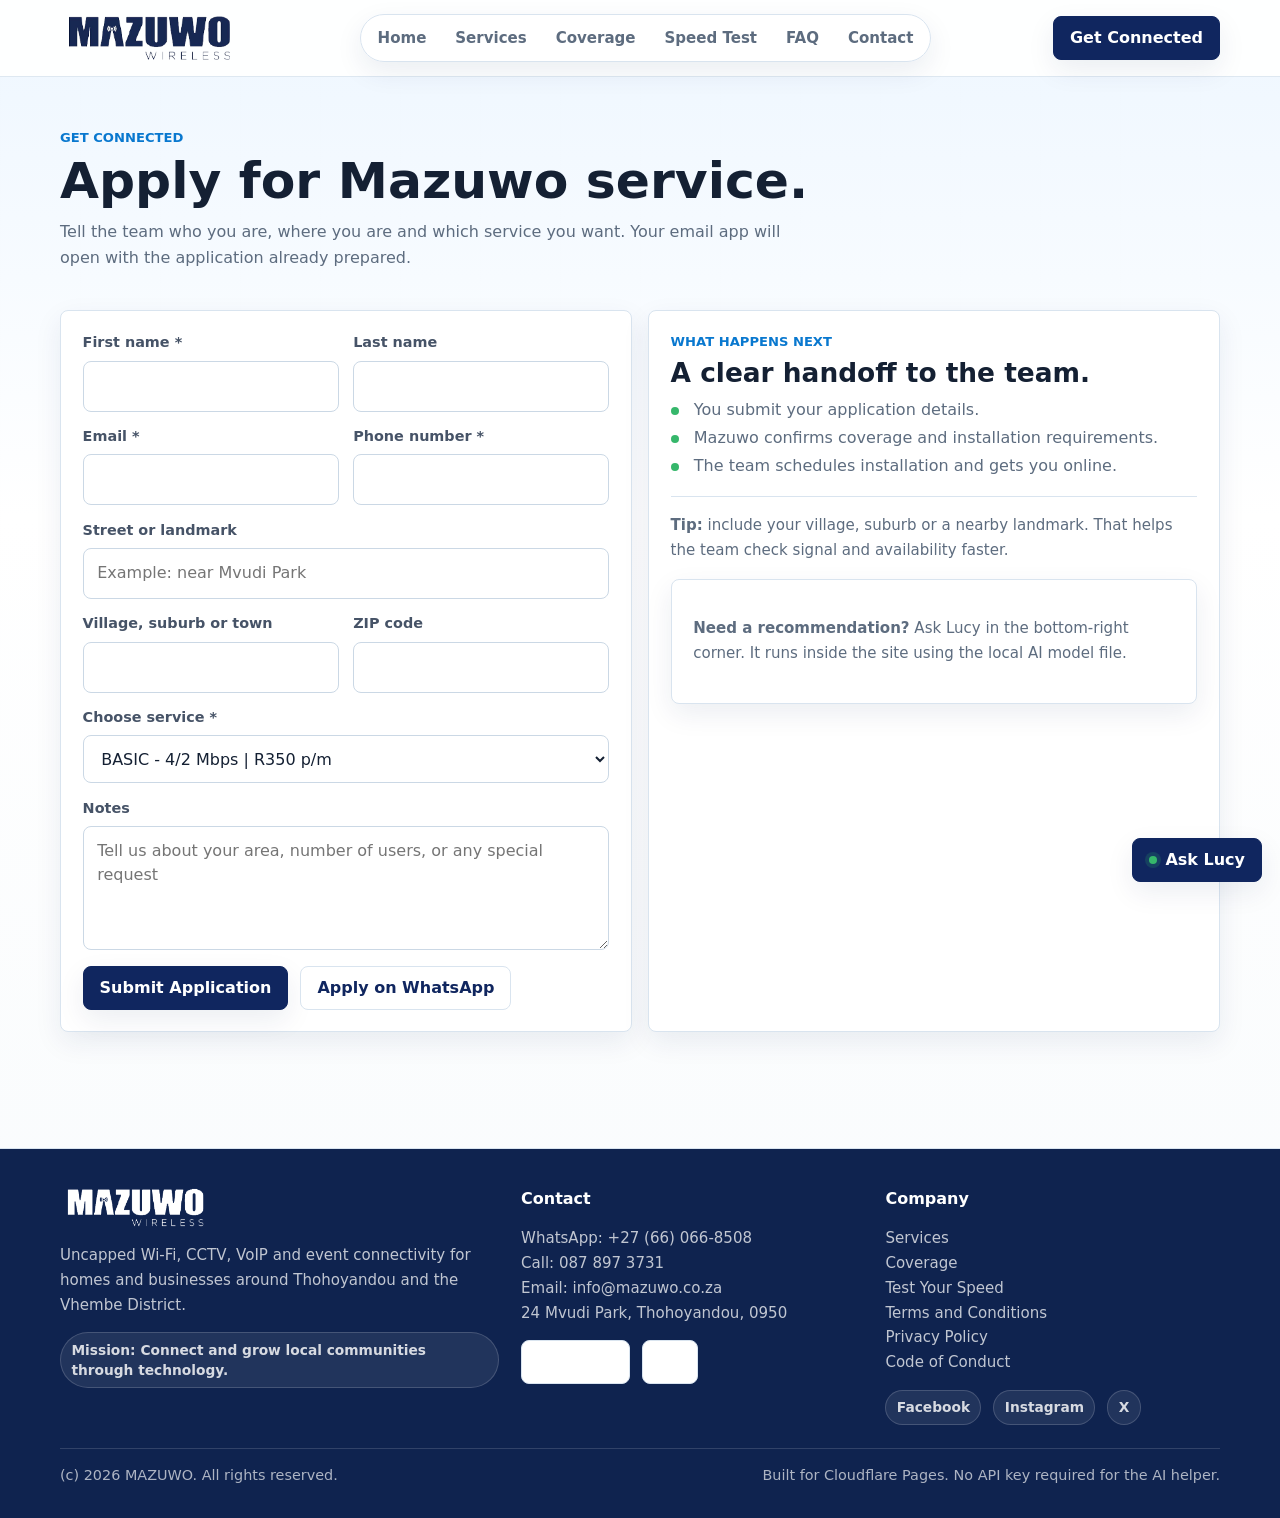
==== apply/index.html @ 082ffc10 "Add files via upload" ====
<!doctype html>
<html lang="en">
<head>
  <meta charset="utf-8">
  <meta name="viewport" content="width=device-width, initial-scale=1">
  <title>Mazuwo Wireless - Application</title>
  <meta name="description" content="Apply for Mazuwo Wireless internet, CCTV, VoIP or business services.">
  <link rel="icon" href="/assets/images/LOGO-.png">
  <link rel="stylesheet" href="/assets/css/styles.css">
</head>
<body>
<header></header>

<main id="main" class="container section">
  <div class="section-head">
    <div>
      <p class="section-kicker">Get Connected</p>
      <h1 class="section-title">Apply for Mazuwo service.</h1>
      <p class="section-desc">Tell the team who you are, where you are and which service you want. Your email app will open with the application already prepared.</p>
    </div>
  </div>

  <div class="grid-2">
    <section class="form">
      <form id="applyForm" data-email="info@mazuwo.co.za">
        <div class="field-row">
          <div class="field">
            <label for="firstName">First name *</label>
            <input id="firstName" name="firstName" autocomplete="given-name" required>
          </div>
          <div class="field">
            <label for="lastName">Last name</label>
            <input id="lastName" name="lastName" autocomplete="family-name">
          </div>
        </div>

        <div class="field-row">
          <div class="field">
            <label for="email">Email *</label>
            <input id="email" name="email" type="email" autocomplete="email" required>
          </div>
          <div class="field">
            <label for="phone">Phone number *</label>
            <input id="phone" name="phone" autocomplete="tel" required>
          </div>
        </div>

        <div class="field">
          <label for="street">Street or landmark</label>
          <input id="street" name="street" autocomplete="street-address" placeholder="Example: near Mvudi Park">
        </div>

        <div class="field-row">
          <div class="field">
            <label for="city">Village, suburb or town</label>
            <input id="city" name="city" autocomplete="address-level2">
          </div>
          <div class="field">
            <label for="zip">ZIP code</label>
            <input id="zip" name="zip" autocomplete="postal-code">
          </div>
        </div>

        <div class="field">
          <label for="tariff">Choose service *</label>
          <select id="tariff" name="tariff" required>
            <optgroup label="Internet tariffs">
              <option value="BASIC">BASIC - 4/2 Mbps | R350 p/m</option>
              <option value="PRO">PRO - 6/4 Mbps | R550 p/m</option>
              <option value="ULTIMATE">ULTIMATE - 10/6 Mbps | R850 p/m</option>
              <option value="15">15 Mbps | R1330 p/m</option>
              <option value="20">20 Mbps | R1700 p/m</option>
              <option value="BUSINESS">Business internet quote</option>
            </optgroup>
            <optgroup label="CCTV and voice">
              <option value="CCTV_4">CCTV - 4 Channel</option>
              <option value="CCTV_8">CCTV - 8 Channel</option>
              <option value="VOICE">Mazuwo Voice Plan</option>
              <option value="VOIP_PHONE">VoIP phone</option>
              <option value="VOIP_LINE">VoIP line and configuration</option>
            </optgroup>
            <optgroup label="Recurring">
              <option value="INSURANCE">Insurance | R15</option>
            </optgroup>
          </select>
        </div>

        <div class="field">
          <label for="notes">Notes</label>
          <textarea id="notes" name="notes" placeholder="Tell us about your area, number of users, or any special request"></textarea>
        </div>

        <div class="form-actions">
          <button class="btn" type="submit">Submit Application</button>
          <button class="btn secondary" type="button" data-whatsapp-message="Hi Mazuwo, I want to apply. My area is: [type here]. Preferred plan: [type here].">Apply on WhatsApp</button>
        </div>
      </form>
    </section>

    <aside class="card">
      <p class="section-kicker">What Happens Next</p>
      <h2 class="section-title" style="font-size:1.65rem">A clear handoff to the team.</h2>
      <ul class="check-list">
        <li>You submit your application details.</li>
        <li>Mazuwo confirms coverage and installation requirements.</li>
        <li>The team schedules installation and gets you online.</li>
      </ul>
      <hr class="hr">
      <p class="small"><strong>Tip:</strong> include your village, suburb or a nearby landmark. That helps the team check signal and availability faster.</p>
      <div class="info-panel" style="margin-top:1rem">
        <p class="small"><strong>Need a recommendation?</strong> Ask Lucy in the bottom-right corner. It runs inside the site using the local AI model file.</p>
      </div>
    </aside>
  </div>
</main>

<div class="toast" id="toast"></div>
<footer></footer>

<script src="/assets/js/app.js"></script>
<script src="/assets/js/ai.js"></script>
</body>
</html>
---- assets/css/styles.css ----
:root {
  --bg: #f5f8fb;
  --surface: #ffffff;
  --surface-soft: #edf6ff;
  --surface-strong: #10265f;
  --ink: #142033;
  --muted: #5d6c7f;
  --line: #d9e4ef;
  --brand: #10265f;
  --brand-2: #0978cf;
  --brand-3: #18a6c8;
  --signal: #36b76b;
  --warm: #f06f43;
  --shadow: 0 18px 48px rgba(16, 38, 95, 0.13);
  --shadow-soft: 0 10px 28px rgba(16, 38, 95, 0.08);
  --radius: 8px;
  --header-h: 76px;
}

* {
  box-sizing: border-box;
}

html {
  scroll-behavior: smooth;
}

html,
body {
  min-height: 100%;
}

body {
  margin: 0;
  color: var(--ink);
  background:
    linear-gradient(180deg, rgba(237, 246, 255, 0.96) 0%, rgba(255, 255, 255, 0.98) 34%, #f7fafc 100%),
    repeating-linear-gradient(90deg, rgba(16, 38, 95, 0.04) 0 1px, transparent 1px 80px);
  font-family: Inter, ui-sans-serif, system-ui, -apple-system, BlinkMacSystemFont, "Segoe UI", Arial, sans-serif;
  line-height: 1.5;
  overflow-x: hidden;
}

body.menu-open {
  overflow: hidden;
}

a {
  color: inherit;
  text-decoration: none;
}

img {
  display: block;
  max-width: 100%;
}

button,
input,
select,
textarea {
  font: inherit;
}

.container {
  width: min(1160px, calc(100% - 40px));
  margin: 0 auto;
}

.skip-link {
  position: fixed;
  left: 16px;
  top: 12px;
  z-index: 10000;
  transform: translateY(-140%);
  padding: 0.7rem 0.9rem;
  border-radius: var(--radius);
  background: var(--brand);
  color: #fff;
  transition: transform 0.15s ease;
}

.skip-link:focus {
  transform: translateY(0);
}

header,
.site-header {
  position: sticky;
  top: 0;
  z-index: 5000;
  border-bottom: 1px solid rgba(217, 228, 239, 0.85);
  background: rgba(255, 255, 255, 0.93);
  backdrop-filter: blur(16px);
}

.nav {
  min-height: var(--header-h);
  display: flex;
  align-items: center;
  justify-content: space-between;
  gap: 1.2rem;
  padding: 0.75rem 0;
}

.brand {
  display: inline-flex;
  align-items: center;
  gap: 0.65rem;
  min-width: 0;
}

.brand img {
  width: clamp(136px, 16vw, 178px);
  height: auto;
  object-fit: contain;
}

.brand span {
  display: none;
}

.navlinks {
  display: flex;
  align-items: center;
  justify-content: center;
  gap: 0.25rem;
  padding: 0.25rem;
  border: 1px solid var(--line);
  border-radius: 999px;
  background: rgba(255, 255, 255, 0.72);
  box-shadow: var(--shadow-soft);
}

.navlinks a {
  display: inline-flex;
  align-items: center;
  min-height: 38px;
  padding: 0.5rem 0.78rem;
  border-radius: 999px;
  color: var(--muted);
  font-size: 0.94rem;
  font-weight: 760;
  transition: background 0.16s ease, color 0.16s ease;
}

.navlinks a:hover,
.navlinks a.active {
  background: var(--brand);
  color: #fff;
}

.nav-cta {
  display: flex;
  align-items: center;
  gap: 0.65rem;
}

.burger {
  display: none;
  width: 44px;
  height: 44px;
  border: 1px solid var(--line);
  border-radius: var(--radius);
  background: #fff;
  cursor: pointer;
}

.burger span {
  display: block;
  width: 21px;
  height: 2px;
  margin: 4px auto;
  border-radius: 4px;
  background: var(--brand);
  transition: transform 0.16s ease, opacity 0.16s ease;
}

.burger[aria-expanded="true"] span:nth-child(1) {
  transform: translateY(6px) rotate(45deg);
}

.burger[aria-expanded="true"] span:nth-child(2) {
  opacity: 0;
}

.burger[aria-expanded="true"] span:nth-child(3) {
  transform: translateY(-6px) rotate(-45deg);
}

.mobilemenu {
  display: none;
  padding: 0 0 1rem;
}

.mobilemenu.show,
.mobilemenu.open {
  display: block;
}

.mobilemenu a {
  display: flex;
  align-items: center;
  justify-content: space-between;
  min-height: 44px;
  border-top: 1px solid var(--line);
  color: var(--muted);
  font-weight: 760;
}

.mobilemenu a.active {
  color: var(--brand);
}

.mobilemenu .btn {
  justify-content: center;
  margin-top: 0.75rem;
  width: 100%;
}

.btn {
  display: inline-flex;
  align-items: center;
  justify-content: center;
  gap: 0.5rem;
  min-height: 44px;
  padding: 0.75rem 1rem;
  border: 1px solid var(--brand);
  border-radius: var(--radius);
  background: var(--brand);
  color: #fff;
  box-shadow: var(--shadow-soft);
  cursor: pointer;
  font-weight: 820;
  line-height: 1;
  text-align: center;
  transition: transform 0.14s ease, background 0.14s ease, border-color 0.14s ease, box-shadow 0.14s ease;
}

.btn:hover {
  transform: translateY(-1px);
  background: #16327c;
  border-color: #16327c;
  box-shadow: var(--shadow);
}

.btn.secondary {
  background: #fff;
  color: var(--brand);
  border-color: var(--line);
  box-shadow: none;
}

.btn.secondary:hover {
  border-color: var(--brand);
  background: var(--surface-soft);
}

.btn.ghost {
  border-color: transparent;
  background: transparent;
  color: var(--brand);
  box-shadow: none;
}

.btn.full {
  width: 100%;
}

.btn.small {
  min-height: 36px;
  padding: 0.55rem 0.75rem;
  font-size: 0.9rem;
}

.badge,
.pill {
  display: inline-flex;
  align-items: center;
  gap: 0.45rem;
  width: fit-content;
  max-width: 100%;
  padding: 0.4rem 0.65rem;
  border: 1px solid var(--line);
  border-radius: 999px;
  background: #fff;
  color: var(--muted);
  font-size: 0.86rem;
  font-weight: 760;
}

.badge::before {
  content: "";
  width: 0.55rem;
  height: 0.55rem;
  border-radius: 999px;
  background: var(--signal);
  box-shadow: 0 0 0 4px rgba(54, 183, 107, 0.13);
}

.section,
main.section {
  padding: clamp(2.2rem, 4vw, 4rem) 0;
}

.section.band {
  background: #fff;
  border-top: 1px solid var(--line);
  border-bottom: 1px solid var(--line);
}

.section-head {
  display: flex;
  align-items: end;
  justify-content: space-between;
  gap: 1.25rem;
  margin-bottom: 1.25rem;
}

.section-kicker {
  margin: 0 0 0.35rem;
  color: var(--brand-2);
  font-size: 0.82rem;
  font-weight: 850;
  letter-spacing: 0;
  text-transform: uppercase;
}

.section-title {
  margin: 0 0 0.6rem;
  color: var(--ink);
  font-size: clamp(1.65rem, 2.8vw, 2.55rem);
  line-height: 1.1;
  letter-spacing: 0;
}

h1.section-title {
  font-size: clamp(2rem, 4vw, 3.15rem);
}

.section-desc {
  max-width: 72ch;
  margin: 0 0 1.15rem;
  color: var(--muted);
  line-height: 1.65;
}

.hero {
  padding: clamp(3rem, 7vw, 6rem) 0 clamp(2.4rem, 5vw, 4.4rem);
}

.hero-grid {
  display: grid;
  grid-template-columns: minmax(0, 1.02fr) minmax(360px, 0.98fr);
  align-items: center;
  gap: clamp(2rem, 5vw, 4rem);
}

.h-title,
.hero-title {
  margin: 0.75rem 0 1rem;
  color: var(--brand);
  font-size: clamp(2.35rem, 6vw, 5.25rem);
  line-height: 0.96;
  letter-spacing: 0;
}

.h-sub,
.hero-copy {
  max-width: 62ch;
  margin: 0;
  color: #425064;
  font-size: clamp(1.02rem, 1.35vw, 1.2rem);
  line-height: 1.7;
}

.h-actions,
.actions {
  display: flex;
  flex-wrap: wrap;
  gap: 0.75rem;
  margin-top: 1.35rem;
}

.hero-visual {
  position: relative;
  min-height: 440px;
  isolation: isolate;
}

.hero-visual::before {
  content: "";
  position: absolute;
  inset: 5% 0 0 16%;
  z-index: -1;
  border-radius: 42% 58% 46% 54%;
  background: linear-gradient(145deg, #dff2ff, #ffffff 54%, #dff8ea);
  border: 1px solid rgba(9, 120, 207, 0.12);
}

.hero-visual img {
  width: 100%;
  height: min(480px, 58vw);
  min-height: 340px;
  object-fit: contain;
  filter: drop-shadow(0 28px 40px rgba(16, 38, 95, 0.18));
}

.hero-note {
  position: absolute;
  right: 0;
  bottom: 22px;
  width: min(290px, 82%);
  padding: 0.95rem;
  border: 1px solid var(--line);
  border-radius: var(--radius);
  background: rgba(255, 255, 255, 0.94);
  box-shadow: var(--shadow);
}

.hero-note b,
.hero-note strong {
  display: block;
  color: var(--brand);
  margin-bottom: 0.2rem;
}

.metric-strip {
  display: grid;
  grid-template-columns: repeat(3, 1fr);
  gap: 0.75rem;
  margin-top: 1.6rem;
}

.metric,
.stat,
.quick-card,
.feature,
.card,
.pricing,
.form,
.info-panel,
.service-card,
.package-card {
  border: 1px solid var(--line);
  border-radius: var(--radius);
  background: var(--surface);
  box-shadow: var(--shadow-soft);
}

.metric {
  padding: 0.85rem;
}

.metric b {
  display: block;
  color: var(--brand);
  font-size: 1.1rem;
}

.metric span {
  color: var(--muted);
  font-size: 0.92rem;
}

.grid-2,
.grid-3,
.grid-4 {
  display: grid;
  gap: 1rem;
}

.grid-2 {
  grid-template-columns: repeat(2, minmax(0, 1fr));
}

.grid-3 {
  grid-template-columns: repeat(3, minmax(0, 1fr));
}

.grid-4 {
  grid-template-columns: repeat(4, minmax(0, 1fr));
}

.card,
.feature,
.pricing,
.form,
.info-panel,
.service-card,
.package-card {
  padding: clamp(1rem, 2vw, 1.35rem);
}

.feature h3,
.service-card h3,
.package-card h3,
.pricing h3 {
  margin: 0 0 0.35rem;
  color: var(--brand);
  font-size: 1.08rem;
}

.feature p,
.service-card p,
.package-card p {
  margin: 0;
  color: var(--muted);
}

.stat {
  display: flex;
  align-items: center;
  gap: 0.85rem;
  padding: 1rem;
}

.stat img {
  width: 44px;
  height: 44px;
  object-fit: contain;
}

.stat .num {
  color: var(--brand);
  font-weight: 900;
}

.stat .lbl {
  color: var(--muted);
  font-size: 0.92rem;
}

.service-card {
  min-height: 190px;
  display: flex;
  flex-direction: column;
  justify-content: space-between;
}

.service-icon {
  display: grid;
  place-items: center;
  width: 42px;
  height: 42px;
  margin-bottom: 1rem;
  border-radius: var(--radius);
  background: var(--surface-soft);
  color: var(--brand);
  font-weight: 900;
}

.package-card,
.pricing {
  position: relative;
  overflow: hidden;
}

.package-card.featured,
.pricing.featured {
  border-color: rgba(54, 183, 107, 0.58);
  box-shadow: 0 18px 48px rgba(54, 183, 107, 0.16);
}

.package-card.featured::before,
.pricing.featured::before {
  content: "Popular";
  position: absolute;
  top: 1rem;
  right: 1rem;
  padding: 0.28rem 0.55rem;
  border-radius: 999px;
  background: rgba(54, 183, 107, 0.14);
  color: #247847;
  font-size: 0.78rem;
  font-weight: 850;
}

.price-top {
  display: flex;
  justify-content: space-between;
  align-items: flex-start;
  gap: 1rem;
}

.price-name {
  color: var(--brand);
  font-weight: 930;
  font-size: 1.08rem;
}

.price {
  color: var(--ink);
  font-size: clamp(1.35rem, 2.5vw, 1.9rem);
  font-weight: 950;
  white-space: nowrap;
}

.price small {
  color: var(--muted);
  font-size: 0.82rem;
  font-weight: 760;
}

.ul,
.check-list {
  margin: 0;
  padding-left: 1.1rem;
  color: var(--muted);
  line-height: 1.75;
}

.check-list {
  list-style: none;
  padding: 0;
}

.check-list li {
  position: relative;
  padding-left: 1.45rem;
}

.check-list li::before {
  content: "";
  position: absolute;
  left: 0;
  top: 0.65rem;
  width: 0.5rem;
  height: 0.5rem;
  border-radius: 999px;
  background: var(--signal);
}

.hr {
  height: 1px;
  margin: 1rem 0;
  border: 0;
  background: var(--line);
}

.small {
  color: var(--muted);
  font-size: 0.94rem;
  line-height: 1.65;
}

.media-panel {
  overflow: hidden;
  min-height: 320px;
  border: 1px solid var(--line);
  border-radius: var(--radius);
  background: #fff;
  box-shadow: var(--shadow-soft);
}

.media-panel img {
  width: 100%;
  height: 100%;
  min-height: 320px;
  object-fit: cover;
}

.services-hero {
  margin-bottom: 1.5rem;
}

.services-hero__card {
  display: grid;
  grid-template-columns: minmax(0, 0.82fr) minmax(320px, 1.18fr);
  gap: 1.2rem;
  align-items: center;
  overflow: hidden;
  padding: clamp(1.2rem, 3vw, 2rem);
  border: 1px solid var(--line);
  border-radius: var(--radius);
  background: linear-gradient(110deg, #ffffff 0%, #eef8ff 52%, #f0fbf4 100%);
  box-shadow: var(--shadow-soft);
}

.services-hero__title {
  margin: 0 0 0.6rem;
  color: var(--brand);
  font-size: clamp(2rem, 4vw, 4rem);
  line-height: 1;
}

.services-hero__sub {
  margin: 0;
  color: var(--muted);
  font-size: 1.08rem;
}

.services-hero__media img {
  width: 100%;
  max-height: 360px;
  object-fit: contain;
}

.form {
  background: #fff;
}

.field {
  display: flex;
  flex-direction: column;
  gap: 0.42rem;
  margin-bottom: 0.9rem;
}

.field-row {
  display: grid;
  grid-template-columns: repeat(2, minmax(0, 1fr));
  gap: 0.9rem;
}

label {
  color: #465367;
  font-size: 0.9rem;
  font-weight: 780;
}

input,
select,
textarea {
  width: 100%;
  min-height: 44px;
  padding: 0.78rem 0.85rem;
  border: 1px solid #cbd8e5;
  border-radius: var(--radius);
  background: #fff;
  color: var(--ink);
  outline: none;
  transition: border-color 0.14s ease, box-shadow 0.14s ease;
}

textarea {
  min-height: 124px;
  resize: vertical;
}

input:focus,
select:focus,
textarea:focus {
  border-color: var(--brand-2);
  box-shadow: 0 0 0 4px rgba(9, 120, 207, 0.12);
}

input:disabled {
  color: #7b8794;
  background: #f0f4f8;
}

.form-actions {
  display: flex;
  flex-wrap: wrap;
  gap: 0.75rem;
  align-items: center;
  margin-top: 1rem;
}

.accordion {
  overflow: hidden;
  border: 1px solid var(--line);
  border-radius: var(--radius);
  background: #fff;
  box-shadow: var(--shadow-soft);
}

.acc-item + .acc-item {
  border-top: 1px solid var(--line);
}

.acc-btn {
  width: 100%;
  min-height: 58px;
  display: flex;
  align-items: center;
  justify-content: space-between;
  gap: 1rem;
  padding: 1rem 1.1rem;
  border: 0;
  background: #fff;
  color: var(--brand);
  cursor: pointer;
  font-weight: 860;
  text-align: left;
}

.acc-btn:hover {
  background: var(--surface-soft);
}

.acc-btn span {
  color: var(--brand-2);
  font-weight: 900;
}

.acc-panel {
  display: none;
  padding: 0 1.1rem 1.1rem;
  color: var(--muted);
  line-height: 1.7;
}

.acc-panel.open {
  display: block;
}

#map {
  min-height: 420px;
  border-radius: var(--radius);
  overflow: hidden;
  border: 1px solid var(--line);
  background: #dfeaf5;
}

.map-fallback {
  display: grid;
  place-items: center;
  height: 100%;
  min-height: 420px;
  padding: 1.5rem;
  color: var(--muted);
  text-align: center;
  background: var(--surface-soft);
}

.legend {
  display: grid;
  gap: 0.55rem;
  margin-top: 0.85rem;
}

.legend-row {
  display: flex;
  align-items: flex-start;
  gap: 0.6rem;
}

.legend-dot {
  flex: 0 0 auto;
  width: 0.7rem;
  height: 0.7rem;
  margin-top: 0.45rem;
  border-radius: 999px;
  background: var(--brand-2);
}

.legend-dot.planned {
  background: var(--signal);
}

.legend-dot.blank {
  border: 1px solid var(--line);
  background: #fff;
}

.toast {
  position: fixed;
  left: 50%;
  bottom: 20px;
  z-index: 7000;
  display: none;
  max-width: min(520px, calc(100% - 32px));
  transform: translateX(-50%);
  padding: 0.82rem 1rem;
  border: 1px solid rgba(16, 38, 95, 0.14);
  border-radius: var(--radius);
  background: #fff;
  color: var(--ink);
  box-shadow: var(--shadow);
}

.toast.show {
  display: block;
}

.ai-fab {
  position: fixed;
  right: 18px;
  bottom: 18px;
  z-index: 6400;
}

.ai-fab .ai-dot {
  width: 0.55rem;
  height: 0.55rem;
  border-radius: 999px;
  background: var(--signal);
  box-shadow: 0 0 0 4px rgba(54, 183, 107, 0.18);
}

.ai {
  position: fixed;
  right: 18px;
  bottom: 78px;
  z-index: 6500;
  display: none;
  width: min(430px, calc(100vw - 32px));
  overflow: hidden;
  border: 1px solid rgba(16, 38, 95, 0.18);
  border-radius: var(--radius);
  background: #fff;
  box-shadow: 0 24px 70px rgba(16, 38, 95, 0.24);
}

.ai.open {
  display: block;
}

.ai-top {
  display: flex;
  align-items: center;
  justify-content: space-between;
  gap: 0.75rem;
  padding: 0.9rem;
  border-bottom: 1px solid var(--line);
  background: linear-gradient(135deg, var(--brand), #15448f);
  color: #fff;
}

.ai-title {
  display: flex;
  align-items: center;
  gap: 0.72rem;
}

.ai-avatar {
  display: grid;
  place-items: center;
  width: 38px;
  height: 38px;
  border-radius: var(--radius);
  background: rgb(97, 112, 248);
  font-weight: 950;
}

.ai-title span {
  display: block;
  color: rgba(255, 255, 255, 0.78);
  font-size: 0.82rem;
}

.ai-close {
  min-width: 38px;
  min-height: 38px;
  padding: 0;
  border-color: rgba(255, 255, 255, 0.22);
  background: rgba(255, 255, 255, 0.1);
  color: #fff;
  box-shadow: none;
}

.ai-body {
  max-height: min(58vh, 520px);
  overflow: auto;
  padding: 1rem;
  background: #f7fafc;
}

.ai-msg {
  width: fit-content;
  max-width: 92%;
  margin: 0 0 0.72rem;
  padding: 0.74rem 0.84rem;
  border: 1px solid var(--line);
  border-radius: var(--radius);
  background: #42b3e0;
  color: #ffffff;
  white-space: pre-wrap;
  line-height: 1.55;
}

.ai-msg.me {
  margin-left: auto;
  border-color: rgb(144, 170, 236);
  background: var(--brand);
  color: #ffffff;
}

.ai-suggestions {
  display: flex;
  flex-wrap: wrap;
  gap: 0.45rem;
  margin-top: 0.2rem;
}

.ai-chip {
  border: 1px solid var(--line);
  border-radius: 999px;
  background: #fff;
  color: var(--brand);
  cursor: pointer;
  padding: 0.45rem 0.65rem;
  font-size: 0.84rem;
  font-weight: 780;
}

.ai-chip:hover {
  border-color: var(--brand);
  background: var(--surface-soft);
}

.ai-form {
  display: flex;
  gap: 0.6rem;
  padding: 0.82rem;
  border-top: 1px solid var(--line);
  background: #fff;
}

.ai-form input {
  flex: ;
}

.footer {
  margin-top: clamp(2rem, 5vw, 4rem);
  padding: 2.4rem 0 2rem;
  border-top: 1px solid var(--line);
  background: #0f234f;
  color: rgba(0, 0, 0, 0.78);
}

.footer a {
  color: 
}

.footer a:hover {
  color: #000000;
}

.footer-grid {
  display: grid;
  grid-template-columns: 1.18fr 0.92fr 0.9fr;
  gap: 1.4rem;
}

.footer h4 {
  margin: 0 0 0.65rem;
  color: #fff;
}

.footer .small {
  color: rgba(255, 255, 255, 0.74);
}

.footer .pill {
  border-color: rgba(255, 255, 255, 0.16);
  background: rgba(255, 255, 255, 0.08);
  color: rgba(255, 255, 255, 0.82);
}

.footer-brand img {
  width: 150px;
  height: auto;
  margin-bottom: 0.8rem;
  filter: brightness(0) invert(1);
}

.copy {
  display: flex;
  flex-wrap: wrap;
  justify-content: space-between;
  gap: 1rem;
  margin-top: 1.4rem;
  padding-top: 1rem;
  border-top: 1px solid rgba(255, 255, 255, 0.14);
  color: rgba(255, 255, 255, 0.66);
  font-size: 0.9rem;
}

.legal-content {
  max-width: 880px;
}

.legal-content h2,
.legal-content h3 {
  color: var(--brand);
}

@media (max-width: 980px) {
  .navlinks {
    display: none;
  }

  .burger {
    display: inline-block;
  }

  .hero-grid,
  .services-hero__card {
    grid-template-columns: 1fr;
  }

  .hero-visual {
    min-height: auto;
  }

  .hero-visual img {
    height: auto;
    min-height: 0;
  }

  .hero-note {
    position: static;
    width: 100%;
    margin-top: 0.75rem;
  }

  .grid-4 {
    grid-template-columns: repeat(2, minmax(0, 1fr));
  }

  .grid-3,
  .grid-2,
  .footer-grid {
    grid-template-columns: 1fr;
  }
}

@media (max-width: 640px) {
  .container {
    width: min(100% - 28px, 1160px);
  }

  .nav {
    min-height: 68px;
  }

  .nav-cta .btn {
    display: none;
  }

  .h-title,
  .hero-title {
    font-size: clamp(2.25rem, 15vw, 3.65rem);
  }

  .metric-strip,
  .grid-4,
  .field-row {
    grid-template-columns: 1fr;
  }

  .section-head {
    display: block;
  }

  .ai {
    right: 12px;
    bottom: 72px;
    width: calc(100vw - 24px);
  }

  .ai-fab {
    right: 12px;
    bottom: 12px;
  }

  .ai-form {
    display: grid;
  }
}

/* Speed test page */
.speed-hero {
  position: relative;
  overflow: hidden;
  padding: clamp(3rem, 7vw, 6.5rem) 0;
  background:
    radial-gradient(circle at 20% 16%, rgba(24, 166, 200, 0.18), transparent 34%),
    radial-gradient(circle at 86% 24%, rgba(9, 120, 207, 0.16), transparent 30%);
}

.speed-hero-grid {
  display: grid;
  grid-template-columns: minmax(0, 0.95fr) minmax(340px, 1.05fr);
  gap: clamp(1.4rem, 4vw, 3.5rem);
  align-items: center;
}

.speed-copy .hero-copy {
  max-width: 680px;
}

.speed-card {
  position: relative;
  overflow: hidden;
  padding: clamp(1rem, 3vw, 1.6rem);
  border: 1px solid rgba(217, 228, 239, 0.98);
  border-radius: 22px;
  background: rgba(255, 255, 255, 0.86);
  box-shadow: var(--shadow);
  backdrop-filter: blur(18px);
}

.speed-card::before {
  content: "";
  position: absolute;
  inset: -45% -30% auto auto;
  width: 300px;
  height: 300px;
  border-radius: 999px;
  background: rgba(24, 166, 200, 0.14);
  pointer-events: none;
}

.speed-card-top,
.speed-controls,
.speed-results {
  position: relative;
  z-index: 1;
}

.speed-card-top {
  display: flex;
  justify-content: space-between;
  gap: 1rem;
  align-items: flex-start;
  margin-bottom: 0.5rem;
}

.speed-card-top h2 {
  margin: 0.1rem 0 0;
  color: var(--brand);
}

.speed-pill {
  display: inline-flex;
  align-items: center;
  min-height: 32px;
  padding: 0.35rem 0.75rem;
  border-radius: 999px;
  background: var(--surface-soft);
  color: var(--brand);
  font-size: 0.84rem;
  font-weight: 850;
}

.speedometer {
  position: relative;
  z-index: 1;
  display: grid;
  place-items: center;
  padding: 0.5rem 0 0.1rem;
}

.speedometer svg {
  width: min(100%, 410px);
  height: auto;
  overflow: visible;
}

.gauge-track,
.gauge-fill {
  fill: none;
  stroke-linecap: round;
  stroke-width: 18;
}

.gauge-track {
  stroke: #dbe8f4;
}

.gauge-fill {
  stroke: var(--brand-2);
  stroke-dasharray: 0 100;
  transition: stroke-dasharray 0.18s ease;
}

.gauge-needle {
  stroke: var(--warm);
  stroke-width: 5;
  stroke-linecap: round;
  transform-origin: 130px 130px;
  transform: rotate(-90deg);
  transition: transform 0.18s ease;
  filter: drop-shadow(0 7px 12px rgba(240, 111, 67, 0.25));
}

.gauge-hub {
  fill: var(--brand);
  stroke: #fff;
  stroke-width: 4;
}

.speed-readout {
  position: absolute;
  top: 54%;
  left: 50%;
  transform: translate(-50%, -50%);
  text-align: center;
}

.speed-readout strong {
  display: block;
  color: var(--brand);
  font-size: clamp(3rem, 8vw, 5.4rem);
  line-height: 0.92;
  letter-spacing: -0.08em;
}

.speed-readout span {
  display: block;
  margin-top: 0.25rem;
  color: var(--muted);
  font-weight: 850;
}

.speed-results {
  display: grid;
  grid-template-columns: repeat(3, minmax(0, 1fr));
  gap: 0.75rem;
  margin-top: 0.8rem;
}

.speed-result {
  padding: 0.85rem;
  border: 1px solid var(--line);
  border-radius: 16px;
  background: rgba(237, 246, 255, 0.78);
  text-align: center;
}

.speed-result span {
  display: block;
  margin-bottom: 0.22rem;
  color: var(--muted);
  font-size: 0.86rem;
  font-weight: 760;
}

.speed-result strong {
  display: block;
  color: var(--brand);
  font-size: clamp(1rem, 2.2vw, 1.25rem);
}

.speed-controls {
  display: grid;
  grid-template-columns: 1fr 1fr;
  gap: 0.75rem;
  margin-top: 1rem;
}

.speed-note {
  position: relative;
  z-index: 1;
  margin: 1rem 0 0;
  color: var(--muted);
}

.speed-tip-card h3 {
  margin-top: 0;
  color: var(--brand);
}

.speed-guide {
  position: fixed;
  inset: 0;
  z-index: 9000;
  display: none;
  align-items: center;
  justify-content: center;
  padding: 1rem;
}

.speed-guide.show {
  display: flex;
}

.speed-guide-backdrop {
  position: absolute;
  inset: 0;
  background: rgba(11, 18, 35, 0.58);
  backdrop-filter: blur(8px);
}

.speed-guide-panel {
  position: relative;
  width: min(560px, 100%);
  padding: clamp(1.1rem, 4vw, 1.6rem);
  border-radius: 22px;
  border: 1px solid rgba(255, 255, 255, 0.26);
  background: #fff;
  box-shadow: 0 30px 80px rgba(16, 38, 95, 0.3);
}

.speed-guide-panel h2 {
  margin: 0.5rem 0 0.8rem;
  color: var(--brand);
  font-size: clamp(1.55rem, 4vw, 2.15rem);
  line-height: 1.05;
}

.guide-close {
  position: absolute;
  top: 0.75rem;
  right: 0.75rem;
  width: 40px;
  height: 40px;
  border: 1px solid var(--line);
  border-radius: 999px;
  background: #fff;
  color: var(--brand);
  cursor: pointer;
  font-size: 1.5rem;
  line-height: 1;
}

.guide-never {
  display: flex;
  align-items: center;
  gap: 0.5rem;
  margin-top: 1rem;
  color: var(--muted);
  font-size: 0.92rem;
  font-weight: 700;
}

button:disabled,
.btn:disabled {
  opacity: 0.62;
  cursor: not-allowed;
  transform: none;
}

@media (max-width: 980px) {
  .speed-hero-grid {
    grid-template-columns: 1fr;
  }
}

@media (max-width: 640px) {
  .speed-card-top,
  .speed-controls {
    grid-template-columns: 1fr;
  }

  .speed-card-top {
    display: grid;
  }

  .speed-results {
    grid-template-columns: 1fr;
  }

  .speed-readout {
    top: 56%;
  }
}
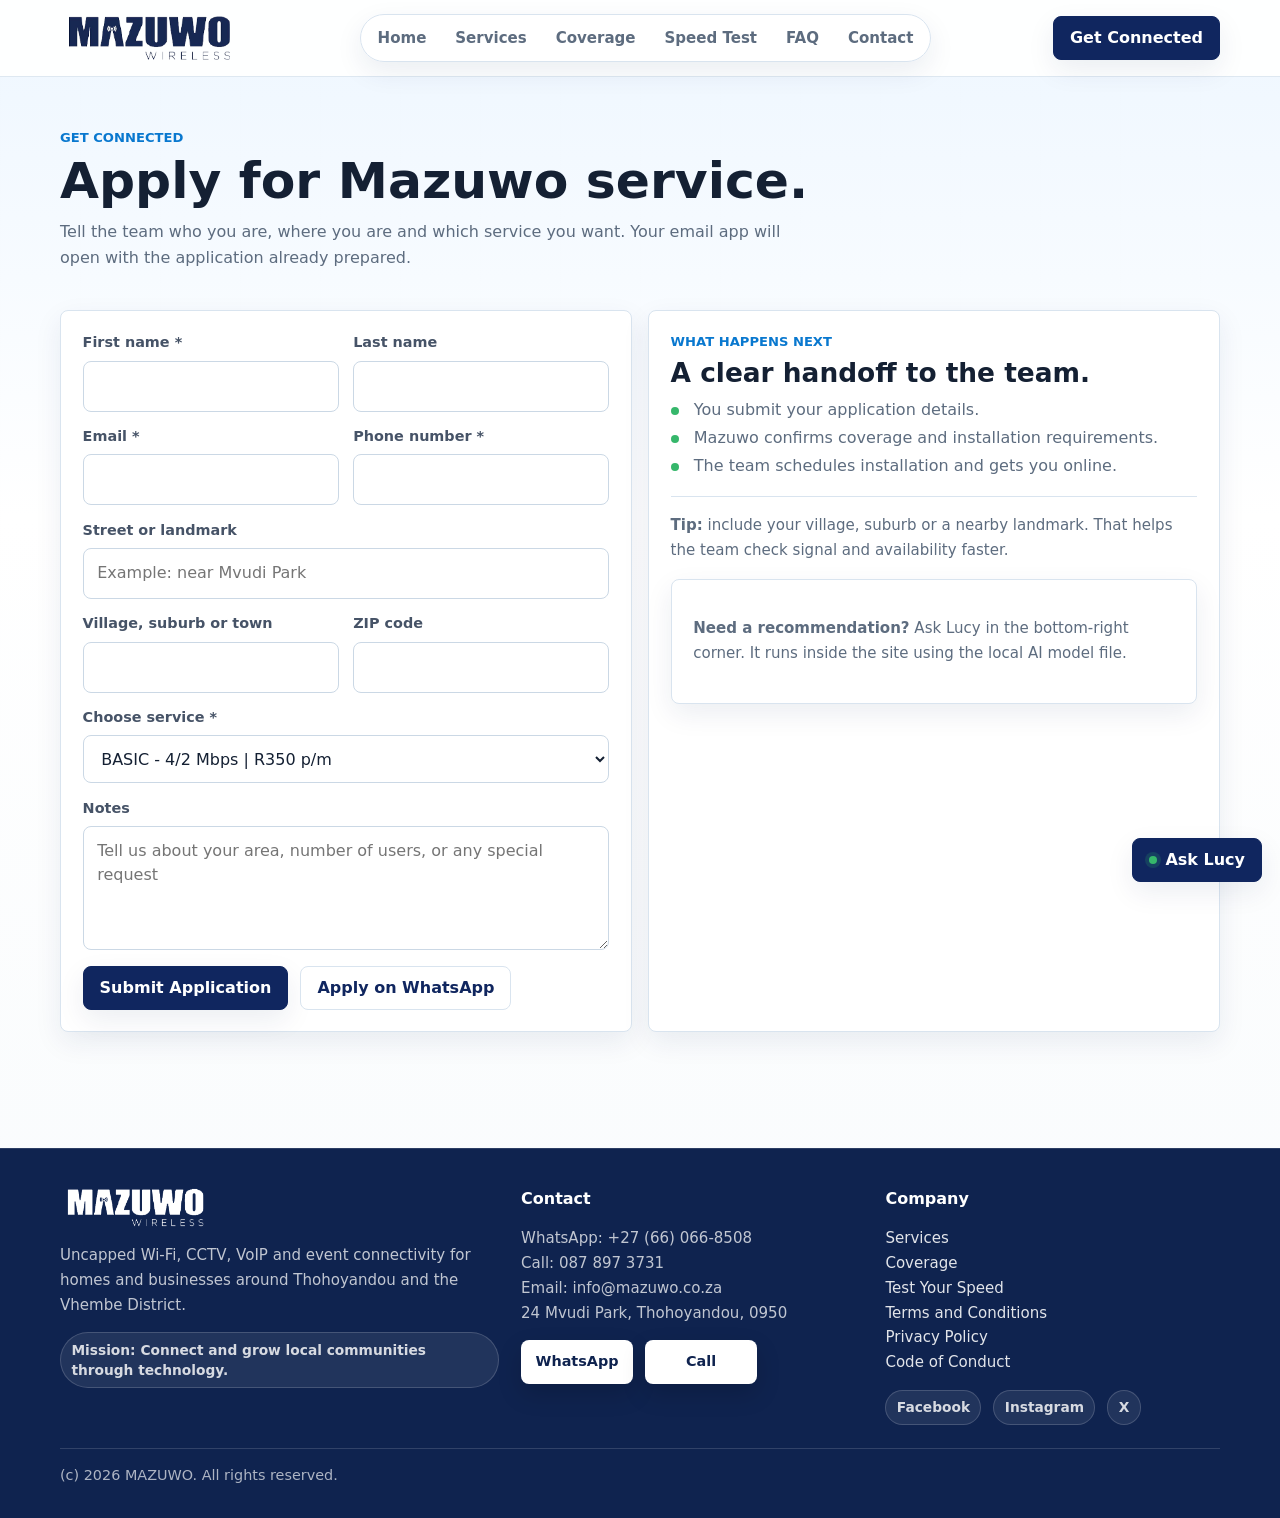
==== commit 5fcbfae5: "Add files via upload" ====
--- a/apply/index.html
+++ b/apply/index.html
@@ -6,7 +6,7 @@
   <title>Mazuwo Wireless - Application</title>
   <meta name="description" content="Apply for Mazuwo Wireless internet, CCTV, VoIP or business services.">
   <link rel="icon" href="/assets/images/LOGO-.png">
-  <link rel="stylesheet" href="/assets/css/styles.css">
+  <link rel="stylesheet" href="/assets/css/styles.css?v=finalaccuracy">
 </head>
 <body>
 <header></header>
@@ -117,7 +117,7 @@
 <div class="toast" id="toast"></div>
 <footer></footer>
 
-<script src="/assets/js/app.js"></script>
+<script src="/assets/js/app.js?v=footerfinal"></script>
 <script src="/assets/js/ai.js"></script>
 </body>
 </html>
--- a/assets/css/styles.css
+++ b/assets/css/styles.css
@@ -1010,23 +1010,48 @@
 }
 
 .ai-form input {
-  flex: ;
+  flex: 1;
 }
 
 .footer {
   margin-top: clamp(2rem, 5vw, 4rem);
   padding: 2.4rem 0 2rem;
-  border-top: 1px solid var(--line);
+  border-top: 1px solid rgba(255, 255, 255, 0.12);
   background: #0f234f;
-  color: rgba(0, 0, 0, 0.78);
+  color: rgba(255, 255, 255, 0.86);
 }
 
 .footer a {
-  color: 
+  color: rgba(255, 255, 255, 0.88);
+  text-decoration: none;
 }
 
 .footer a:hover {
-  color: #000000;
+  color: #fff;
+}
+
+.footer .btn.secondary,
+.footer .footer-contact-btn {
+  border-color: rgba(255, 255, 255, 0.96);
+  background: #fff;
+  color: #0f234f;
+  box-shadow: 0 10px 24px rgba(0, 0, 0, 0.16);
+}
+
+.footer .btn.secondary:hover,
+.footer .footer-contact-btn:hover {
+  border-color: var(--brand-2);
+  background: var(--brand-2);
+  color: #fff;
+  box-shadow: 0 14px 30px rgba(24, 166, 200, 0.22);
+}
+
+.footer-contact-actions {
+  align-items: center;
+}
+
+.footer-contact-btn {
+  min-width: 112px;
 }
 
 .footer-grid {
@@ -1449,3 +1474,145 @@
     top: 56%;
   }
 }
+
+/* 30-second live speed test refinements */
+.speed-live-card .speed-card-top {
+  margin-bottom: 0.9rem;
+}
+
+.speed-countdown {
+  position: relative;
+  z-index: 1;
+  display: grid;
+  gap: 0.55rem;
+  margin: 0.35rem 0 0.65rem;
+  padding: 0.9rem;
+  border: 1px solid rgba(217, 228, 239, 0.98);
+  border-radius: 16px;
+  background: rgba(237, 246, 255, 0.82);
+}
+
+.speed-countdown > div:first-child {
+  display: flex;
+  align-items: center;
+  justify-content: space-between;
+  gap: 0.8rem;
+}
+
+.speed-countdown span {
+  color: var(--muted);
+  font-size: 0.86rem;
+  font-weight: 800;
+}
+
+.speed-countdown strong {
+  color: var(--brand);
+  font-size: clamp(1.25rem, 3vw, 1.65rem);
+  line-height: 1;
+}
+
+.speed-progress {
+  overflow: hidden;
+  width: 100%;
+  height: 9px;
+  border-radius: 999px;
+  background: #dbe8f4;
+}
+
+.speed-progress span {
+  display: block;
+  width: 0%;
+  height: 100%;
+  border-radius: inherit;
+  background: linear-gradient(90deg, var(--brand), var(--brand-3));
+  transition: width 0.22s linear;
+}
+
+.speed-results-live .speed-result {
+  display: grid;
+  align-content: center;
+  min-height: 118px;
+}
+
+.speed-result small {
+  display: block;
+  margin-top: 0.28rem;
+  color: var(--muted);
+  font-size: 0.78rem;
+  font-weight: 760;
+  line-height: 1.25;
+}
+
+.speed-results-live .speed-result strong {
+  font-size: clamp(1.1rem, 2.6vw, 1.45rem);
+  letter-spacing: -0.02em;
+}
+
+.speed-live-card .speed-readout strong {
+  font-size: clamp(2.8rem, 7vw, 5rem);
+}
+
+@media (max-width: 640px) {
+  .speed-results-live .speed-result {
+    min-height: 96px;
+  }
+
+  .speed-countdown > div:first-child {
+    align-items: flex-start;
+  }
+}
+
+/* 30-second live speed test fixes */
+.speed-status-stack {
+  position: relative;
+  z-index: 1;
+  display: grid;
+  justify-items: end;
+  gap: 0.45rem;
+}
+
+.speed-clock {
+  display: inline-flex;
+  align-items: center;
+  gap: 0.45rem;
+  min-height: 32px;
+  padding: 0.35rem 0.75rem;
+  border: 1px solid rgba(24, 166, 200, 0.22);
+  border-radius: 999px;
+  background: rgba(237, 246, 255, 0.92);
+  color: var(--brand);
+  font-size: 0.9rem;
+  font-weight: 900;
+  white-space: nowrap;
+}
+
+.speed-clock[hidden] {
+  display: none;
+}
+
+.speed-clock-dot {
+  width: 0.52rem;
+  height: 0.52rem;
+  border-radius: 999px;
+  background: var(--brand-2);
+  box-shadow: 0 0 0 0 rgba(24, 166, 200, 0.35);
+  animation: speedClockPulse 1.25s ease-out infinite;
+}
+
+@keyframes speedClockPulse {
+  0% { box-shadow: 0 0 0 0 rgba(24, 166, 200, 0.35); }
+  80% { box-shadow: 0 0 0 8px rgba(24, 166, 200, 0); }
+  100% { box-shadow: 0 0 0 0 rgba(24, 166, 200, 0); }
+}
+
+/* The previous progress bar block is intentionally disabled. */
+.speed-countdown,
+.speed-progress {
+  display: none !important;
+}
+
+@media (max-width: 640px) {
+  .speed-status-stack {
+    justify-items: start;
+  }
+}
